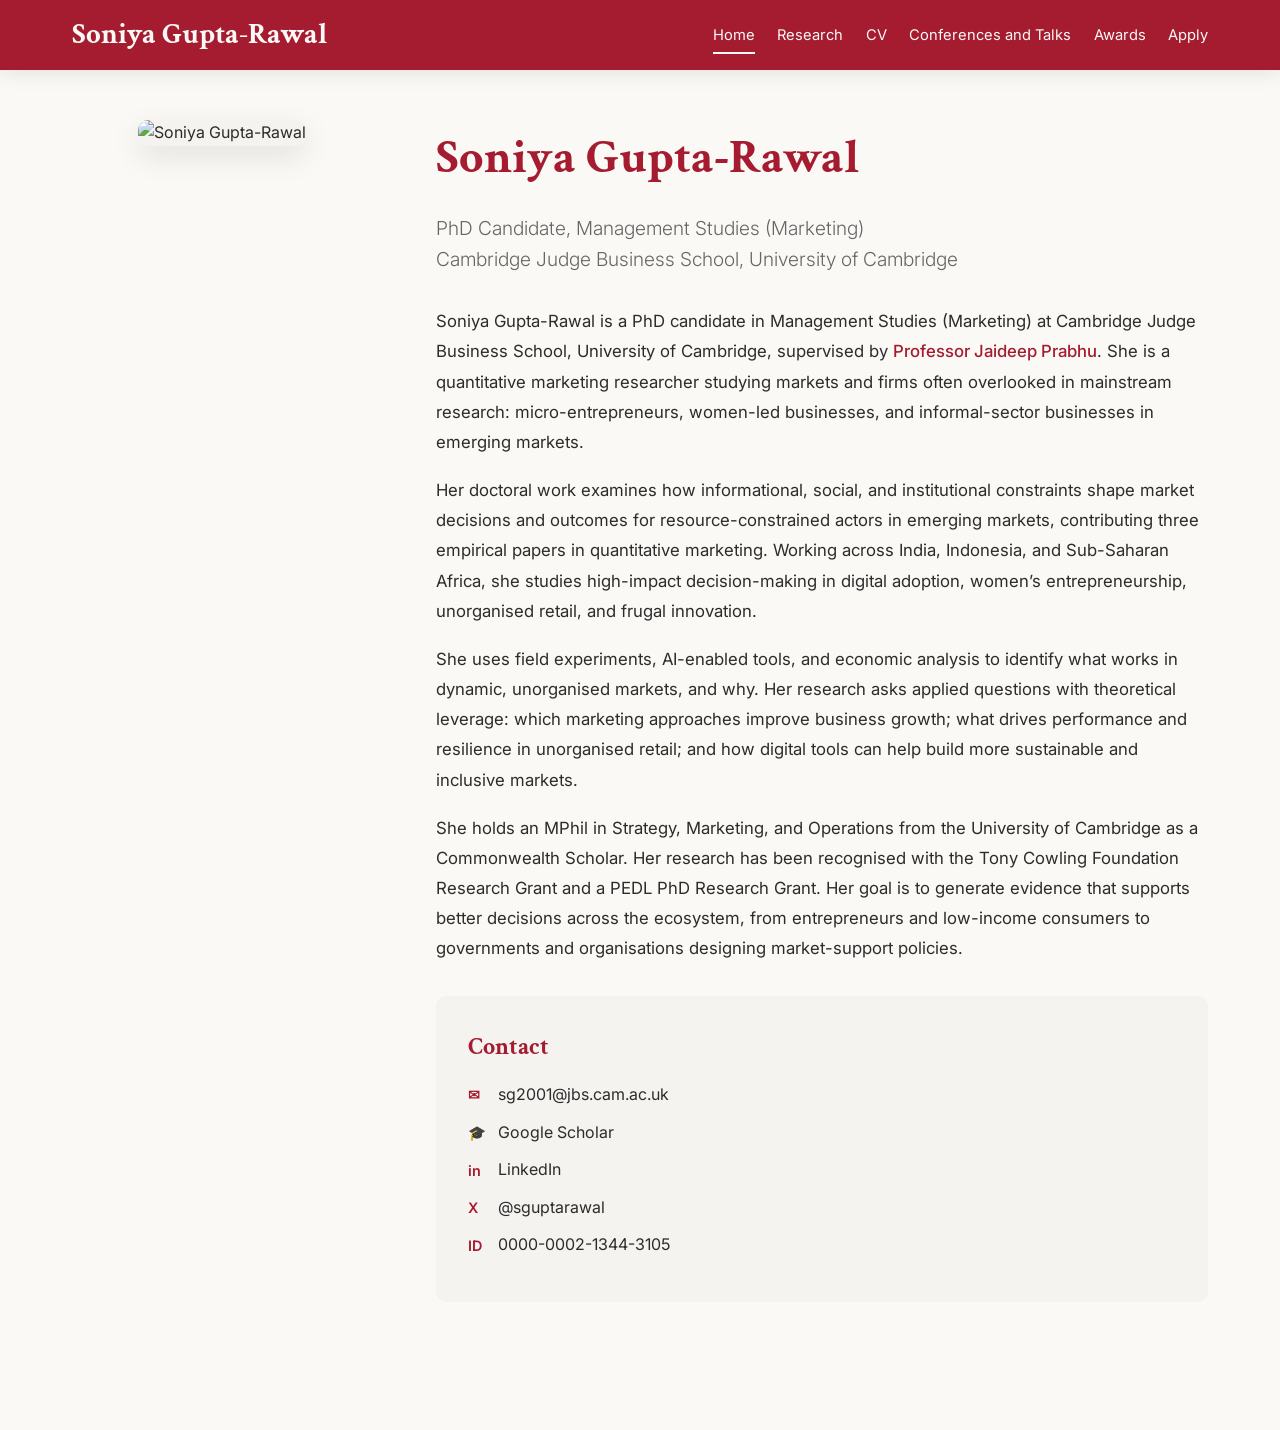
==== index.html @ d4fc7c6a "Add home page" ====
<!DOCTYPE html>
<html lang="en">
<head>
    <meta charset="UTF-8">
    <meta name="viewport" content="width=device-width, initial-scale=1.0">
    <meta name="description" content="Soniya Gupta-Rawal, PhD Candidate in Management Studies (Marketing) at Cambridge Judge Business School, University of Cambridge.">
    <title>Soniya Gupta-Rawal</title>
    <link href="https://fonts.googleapis.com/css2?family=Crimson+Text:wght@400;600;700&family=Inter:wght@300;400;500;600&display=swap" rel="stylesheet">
    <link rel="stylesheet" href="style.css">
</head>
<body>
    <div class="nav-container">
        <nav>
            <a href="index.html" class="logo">Soniya Gupta-Rawal</a>
            <button class="menu-toggle" type="button" onclick="toggleMenu()" aria-label="Toggle navigation" aria-expanded="false">
                <span></span>
                <span></span>
                <span></span>
            </button>
            <ul class="nav-links" id="navLinks">
                <li><a href="index.html" class="active">Home</a></li>
                <li><a href="research.html">Research</a></li>
                <li><a href="https://cdn.sanity.io/files/twgqgtz0/production/9c1b4bfbf535d083dfedb1e064c52aaf29885282.pdf" target="_blank" rel="noopener noreferrer">CV</a></li>
                <li><a href="talks.html">Conferences and Talks</a></li>
                <li><a href="awards.html">Awards</a></li>
                <li><a href="apply.html">Apply</a></li>
            </ul>
        </nav>
    </div>

    <main class="main-container">
        <div class="page-content">
            <section class="hero">
                <div class="profile-section">
                    <img src="https://raw.githubusercontent.com/soniya-gupta-rawal/soniyaguptawebsite/main/public/soniya.jpg" alt="Soniya Gupta-Rawal" class="profile-img">
                </div>
                <div class="content-section">
                    <h1>Soniya Gupta-Rawal</h1>
                    <p class="subtitle">PhD Candidate, Management Studies (Marketing)<br>Cambridge Judge Business School, University of Cambridge</p>

                    <div class="bio">
                        <p>Soniya Gupta-Rawal is a PhD candidate in Management Studies (Marketing) at Cambridge Judge Business School, University of Cambridge, supervised by <a href="https://www.jbs.cam.ac.uk/people/jaideep-prabhu/" target="_blank" rel="noopener noreferrer">Professor Jaideep Prabhu</a>. She is a quantitative marketing researcher studying markets and firms often overlooked in mainstream research: micro-entrepreneurs, women-led businesses, and informal-sector businesses in emerging markets.</p>

                        <p>Her doctoral work examines how informational, social, and institutional constraints shape market decisions and outcomes for resource-constrained actors in emerging markets, contributing three empirical papers in quantitative marketing. Working across India, Indonesia, and Sub-Saharan Africa, she studies high-impact decision-making in digital adoption, women&rsquo;s entrepreneurship, unorganised retail, and frugal innovation.</p>

                        <p>She uses field experiments, AI-enabled tools, and economic analysis to identify what works in dynamic, unorganised markets, and why. Her research asks applied questions with theoretical leverage: which marketing approaches improve business growth; what drives performance and resilience in unorganised retail; and how digital tools can help build more sustainable and inclusive markets.</p>

                        <p>She holds an MPhil in Strategy, Marketing, and Operations from the University of Cambridge as a Commonwealth Scholar. Her research has been recognised with the Tony Cowling Foundation Research Grant and a PEDL PhD Research Grant. Her goal is to generate evidence that supports better decisions across the ecosystem, from entrepreneurs and low-income consumers to governments and organisations designing market-support policies.</p>
                    </div>

                    <section class="contact-info" aria-labelledby="contact-title">
                        <h2 id="contact-title">Contact</h2>
                        <div class="contact-item">
                            <span aria-hidden="true">&#9993;</span>
                            <a href="mailto:sg2001@jbs.cam.ac.uk">sg2001@jbs.cam.ac.uk</a>
                        </div>
                        <div class="contact-item">
                            <span aria-hidden="true">&#127891;</span>
                            <a href="https://scholar.google.com/citations?user=2P1-focAAAAJ&amp;hl=en" target="_blank" rel="noopener noreferrer">Google Scholar</a>
                        </div>
                        <div class="contact-item">
                            <span aria-hidden="true">in</span>
                            <a href="https://www.linkedin.com/in/soniyagupta-rawal/" target="_blank" rel="noopener noreferrer">LinkedIn</a>
                        </div>
                        <div class="contact-item">
                            <span aria-hidden="true">X</span>
                            <a href="https://x.com/sguptarawal" target="_blank" rel="noopener noreferrer">@sguptarawal</a>
                        </div>
                        <div class="contact-item">
                            <span aria-hidden="true">ID</span>
                            <a href="https://orcid.org/0000-0002-1344-3105" target="_blank" rel="noopener noreferrer">0000-0002-1344-3105</a>
                        </div>
                    </section>
                </div>
            </section>
        </div>
    </main>

    <script src="script.js"></script>
</body>
</html>
---- style.css ----
:root {
    --cambridge-crimson: #a51c30;
    --dark-crimson: #8b1826;
    --light-crimson: #c41e3a;
    --off-white: #faf9f6;
    --warm-gray: #f5f3f0;
    --text-dark: #2c2c2c;
    --text-light: #666666;
}

* {
    margin: 0;
    padding: 0;
    box-sizing: border-box;
}

body {
    font-family: 'Inter', sans-serif;
    background-color: var(--off-white);
    color: var(--text-dark);
    line-height: 1.6;
    overflow-x: hidden;
    -webkit-text-size-adjust: 100%;
    text-size-adjust: 100%;
}

.nav-container {
    background-color: var(--cambridge-crimson);
    position: fixed;
    width: 100%;
    top: 0;
    z-index: 1000;
    box-shadow: 0 2px 20px rgba(0, 0, 0, 0.1);
}

nav {
    max-width: 1200px;
    margin: 0 auto;
    padding: 0 2rem;
    display: flex;
    justify-content: space-between;
    align-items: center;
    min-height: 70px;
    gap: 1rem;
}

.logo {
    font-family: 'Crimson Text', serif;
    font-size: 1.8rem;
    font-weight: 700;
    color: var(--off-white);
    text-decoration: none;
    transition: opacity 0.3s ease;
    white-space: nowrap;
}

.logo:hover {
    opacity: 0.8;
}

.nav-links {
    display: flex;
    list-style: none;
    gap: 1.4rem;
    align-items: center;
}

.nav-links a {
    color: var(--off-white);
    text-decoration: none;
    font-weight: 400;
    font-size: 0.92rem;
    position: relative;
    padding: 0.5rem 0;
    transition: all 0.3s ease;
    white-space: nowrap;
}

.nav-links a::after {
    content: '';
    position: absolute;
    bottom: -2px;
    left: 0;
    width: 0;
    height: 2px;
    background-color: var(--off-white);
    transition: width 0.3s ease;
}

.nav-links a:hover::after,
.nav-links a.active::after {
    width: 100%;
}

.menu-toggle {
    display: none;
    flex-direction: column;
    cursor: pointer;
    background: transparent;
    border: 0;
    padding: 0.3rem;
}

.menu-toggle span {
    width: 25px;
    height: 3px;
    background-color: var(--off-white);
    margin: 3px 0;
    transition: 0.3s;
}

.main-container {
    max-width: 1200px;
    margin: 0 auto;
    padding: 120px 2rem 4rem;
    min-height: 100vh;
}

.page-content {
    animation: fadeIn 0.5s ease-in;
}

.hero {
    display: grid;
    grid-template-columns: 300px 1fr;
    gap: 4rem;
    margin-bottom: 4rem;
    align-items: start;
}

.profile-section {
    text-align: center;
}

.profile-img {
    width: 100%;
    aspect-ratio: 3 / 4;
    object-fit: cover;
    border-radius: 10px;
    box-shadow: 0 10px 30px rgba(0, 0, 0, 0.1);
    transition: transform 0.3s ease;
    background-color: var(--warm-gray);
}

.profile-img:hover {
    transform: translateY(-5px);
}

.content-section h1 {
    font-family: 'Crimson Text', serif;
    font-size: 3rem;
    color: var(--cambridge-crimson);
    margin-bottom: 1rem;
    font-weight: 700;
}

.subtitle {
    font-size: 1.2rem;
    color: var(--text-light);
    margin-bottom: 2rem;
    font-weight: 300;
}

.bio {
    font-size: 1.05rem;
    line-height: 1.8;
    color: var(--text-dark);
    margin-bottom: 2rem;
}

.bio p {
    margin-bottom: 1.1rem;
}

.bio a,
.paper-abstract a,
.talks-list a {
    color: var(--cambridge-crimson);
    text-decoration: none;
    font-weight: 500;
    border-bottom: 1px solid transparent;
    transition: border-color 0.3s ease;
}

.bio a:hover,
.paper-abstract a:hover,
.talks-list a:hover {
    border-bottom-color: var(--cambridge-crimson);
}

.contact-info {
    background-color: var(--warm-gray);
    padding: 2rem;
    border-radius: 10px;
    margin-top: 2rem;
}

.contact-info h2 {
    font-family: 'Crimson Text', serif;
    color: var(--cambridge-crimson);
    margin-bottom: 1rem;
    font-size: 1.5rem;
}

.contact-item {
    display: flex;
    align-items: center;
    margin-bottom: 0.75rem;
    gap: 0.5rem;
}

.contact-item span {
    min-width: 1.35rem;
    color: var(--cambridge-crimson);
    font-size: 0.9rem;
    font-weight: 600;
}

.contact-item a {
    color: var(--text-dark);
    text-decoration: none;
    transition: color 0.3s ease;
}

.contact-item a:hover {
    color: var(--cambridge-crimson);
}

.research-section {
    margin-top: 4rem;
}

.section-title {
    font-family: 'Crimson Text', serif;
    font-size: 2.5rem;
    color: var(--cambridge-crimson);
    margin: 0 0 2rem;
    position: relative;
    padding-bottom: 1rem;
}

.section-title:not(:first-child) {
    margin-top: 4rem;
}

.section-title::after {
    content: '';
    position: absolute;
    bottom: 0;
    left: 0;
    width: 60px;
    height: 3px;
    background-color: var(--cambridge-crimson);
}

.paper-item {
    background-color: white;
    padding: 2rem;
    margin-bottom: 2rem;
    border-radius: 10px;
    box-shadow: 0 5px 20px rgba(0, 0, 0, 0.05);
    transition: all 0.3s ease;
}

.paper-item:hover {
    transform: translateY(-3px);
    box-shadow: 0 8px 30px rgba(0, 0, 0, 0.1);
}

.paper-title,
.in-progress-title {
    font-family: 'Crimson Text', serif;
    font-size: 1.4rem;
    color: var(--cambridge-crimson);
    font-weight: 600;
}

.paper-title {
    margin-bottom: 1rem;
}

.paper-meta {
    color: var(--text-light);
    font-size: 0.9rem;
    margin-bottom: 1rem;
}

.paper-abstract {
    color: var(--text-dark);
    line-height: 1.8;
    margin-bottom: 0.9rem;
}

.paper-links {
    display: flex;
    gap: 1rem;
    margin-top: 1rem;
}

.paper-links a {
    color: var(--cambridge-crimson);
    text-decoration: none;
    font-size: 0.9rem;
    font-weight: 600;
}

.paper-links a:hover {
    text-decoration: underline;
}

.abstract-toggle {
    background-color: var(--cambridge-crimson);
    color: var(--off-white);
    border: none;
    padding: 0.5rem 1rem;
    border-radius: 5px;
    font-size: 0.9rem;
    font-weight: 500;
    cursor: pointer;
    transition: all 0.3s ease;
    margin-bottom: 1rem;
}

.abstract-toggle:hover {
    background-color: var(--dark-crimson);
    transform: translateY(-1px);
}

.abstract-content {
    display: none;
    animation: fadeIn 0.3s ease-in;
}

.abstract-content.show {
    display: block;
}

.in-progress-list {
    padding: 1.4rem 1.6rem;
}

.in-progress-item {
    margin-bottom: 0.9rem;
}

.in-progress-item:last-child {
    margin-bottom: 0;
}

.in-progress-title {
    margin: 0;
}

.coauthors {
    display: block;
    font-size: 0.9rem;
    font-weight: 400;
    color: var(--text-light);
    margin-top: 0.15rem;
}

.talks-list,
.discussions-list {
    background-color: white;
    padding: 2rem;
    border-radius: 10px;
    box-shadow: 0 5px 20px rgba(0, 0, 0, 0.05);
    margin-bottom: 2rem;
}

.year-section {
    margin-bottom: 2rem;
}

.year-section:last-child {
    margin-bottom: 0;
}

.year-title {
    font-family: 'Crimson Text', serif;
    font-size: 1.8rem;
    color: var(--cambridge-crimson);
    margin-bottom: 1rem;
    font-weight: 600;
}

.talk-item {
    margin-bottom: 0.75rem;
    padding-left: 1.5rem;
    position: relative;
}

.talk-item::before {
    content: '*';
    position: absolute;
    left: 0;
    color: var(--cambridge-crimson);
}

.application-grid {
    display: grid;
    grid-template-columns: 1fr 320px;
    gap: 2rem;
    align-items: start;
}

.details-card {
    background-color: var(--cambridge-crimson);
    color: var(--off-white);
    padding: 2rem;
    border-radius: 10px;
}

.details-card h2 {
    font-family: 'Crimson Text', serif;
    font-size: 1.8rem;
    margin-bottom: 1rem;
}

.details-card p {
    margin-bottom: 1rem;
    color: rgba(250, 249, 246, 0.86);
}

.button-link {
    display: block;
    width: 100%;
    text-align: center;
    background-color: var(--off-white);
    color: var(--cambridge-crimson);
    padding: 0.75rem 1rem;
    border-radius: 5px;
    text-decoration: none;
    font-weight: 600;
    margin-top: 1rem;
    transition: transform 0.3s ease, opacity 0.3s ease;
}

.button-link.secondary {
    background-color: transparent;
    color: var(--off-white);
    border: 1px solid rgba(250, 249, 246, 0.4);
}

.button-link:hover {
    transform: translateY(-2px);
    opacity: 0.88;
}

@keyframes fadeIn {
    from {
        opacity: 0;
        transform: translateY(20px);
    }
    to {
        opacity: 1;
        transform: translateY(0);
    }
}

@media (max-width: 960px) {
    .nav-links {
        gap: 1rem;
    }

    .nav-links a {
        font-size: 0.84rem;
    }
}

@media (max-width: 768px) {
    .nav-container {
        box-shadow: 0 2px 10px rgba(0, 0, 0, 0.1);
    }

    nav {
        padding: 0 1rem;
        min-height: 60px;
    }

    .logo {
        font-size: 1.45rem;
        white-space: normal;
        line-height: 1.05;
    }

    .nav-links {
        position: fixed;
        left: -100%;
        top: 60px;
        flex-direction: column;
        background-color: var(--dark-crimson);
        width: 100%;
        text-align: center;
        transition: 0.3s;
        padding: 2rem 0;
        box-shadow: 0 10px 20px rgba(0, 0, 0, 0.2);
    }

    .nav-links a {
        font-size: 1.1rem;
        padding: 1rem 0;
    }

    .nav-links.active {
        left: 0;
    }

    .menu-toggle {
        display: flex;
    }

    .main-container {
        padding: 80px 1.5rem 2rem;
    }

    .hero {
        grid-template-columns: 1fr;
        gap: 2rem;
        text-align: center;
    }

    .profile-section {
        max-width: 250px;
        margin: 0 auto;
    }

    .content-section h1 {
        font-size: 2rem;
        margin-bottom: 0.5rem;
    }

    .subtitle {
        font-size: 0.95rem;
        margin-bottom: 1.5rem;
    }

    .bio {
        font-size: 0.9rem;
        text-align: center;
    }

    .contact-info {
        padding: 1.5rem;
        margin-top: 1.5rem;
        text-align: center;
    }

    .contact-info h2 {
        font-size: 1.2rem;
        margin-bottom: 0.75rem;
    }

    .contact-item {
        font-size: 0.9rem;
        justify-content: center;
    }

    .section-title {
        font-size: 1.8rem;
        margin-bottom: 1.5rem;
    }

    .paper-item {
        padding: 1.5rem;
        margin-bottom: 1.5rem;
    }

    .paper-title,
    .in-progress-title {
        font-size: 1.1rem;
    }

    .paper-meta {
        font-size: 0.8rem;
    }

    .paper-abstract {
        font-size: 0.9rem;
    }

    .talks-list {
        padding: 1.5rem;
    }

    .year-title {
        font-size: 1.4rem;
    }

    .talk-item {
        font-size: 0.9rem;
        margin-bottom: 1rem;
        line-height: 1.6;
    }

    .application-grid {
        grid-template-columns: 1fr;
    }
}

@media (max-width: 375px) {
    .content-section h1 {
        font-size: 1.8rem;
    }

    .subtitle,
    .bio,
    .paper-abstract {
        font-size: 0.9rem;
    }
}
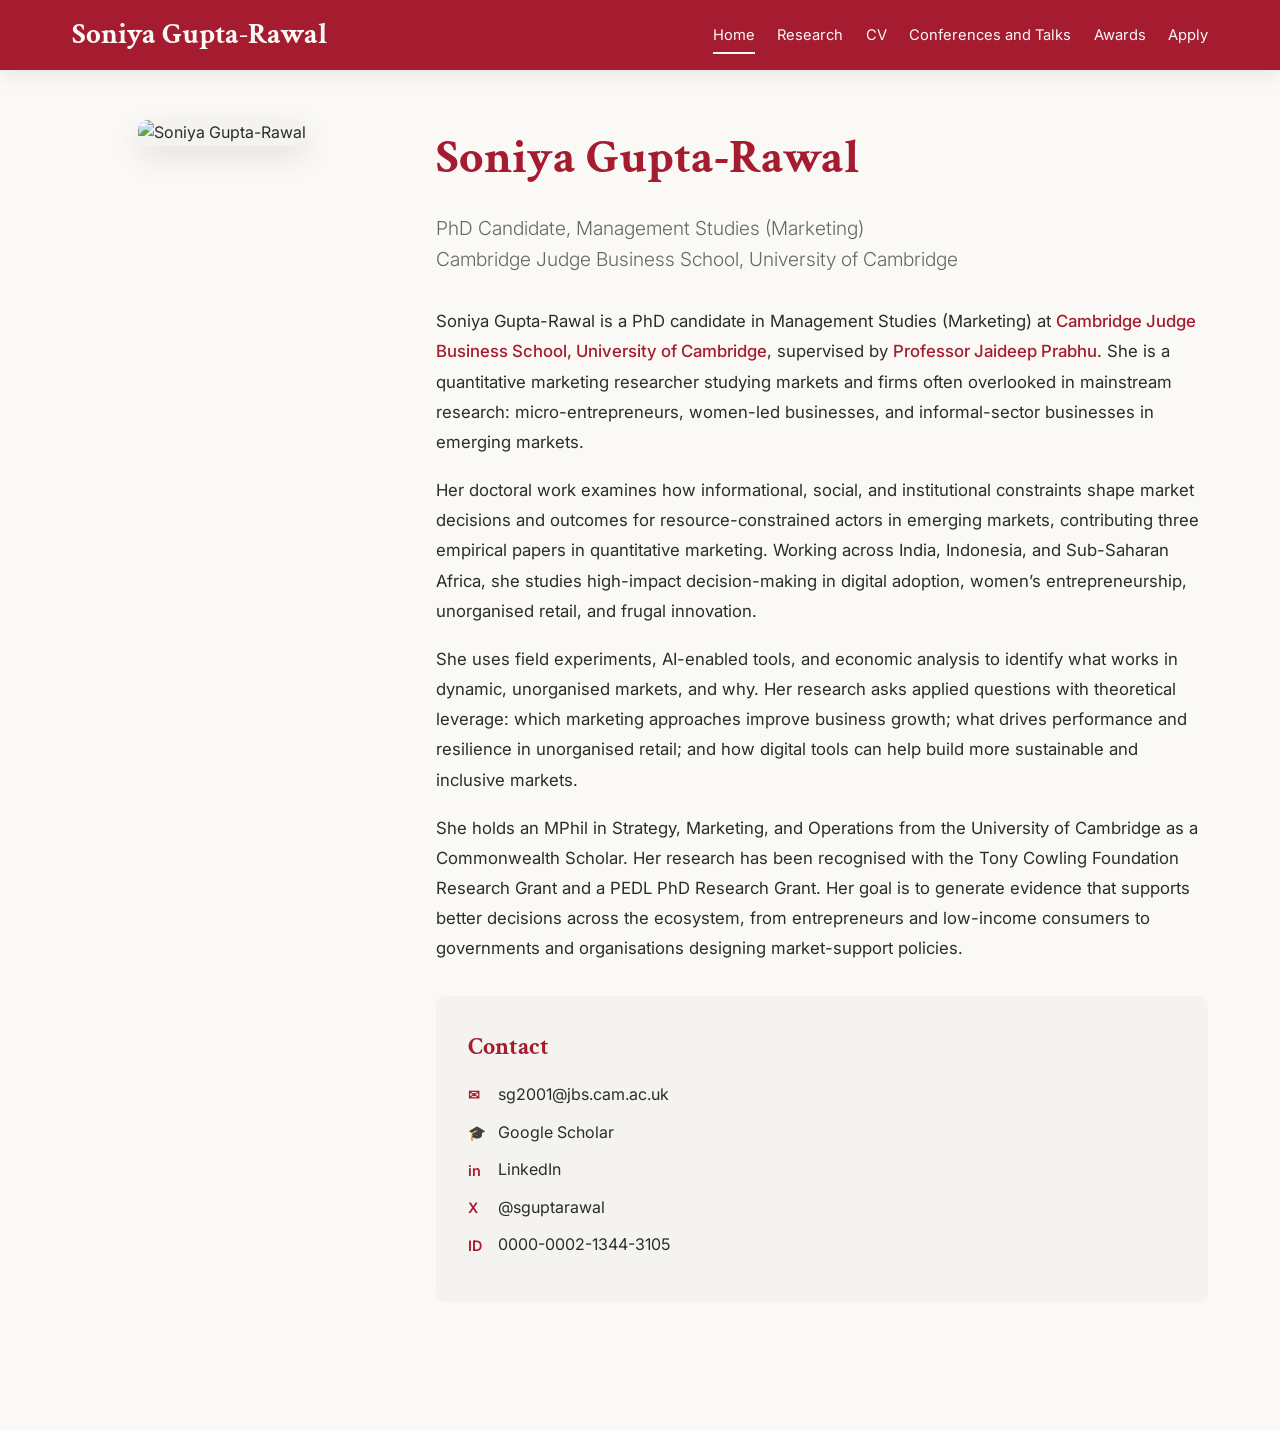
==== commit 7e28cd7c: "Update index.html" ====
--- a/index.html
+++ b/index.html
@@ -39,7 +39,7 @@
                     <p class="subtitle">PhD Candidate, Management Studies (Marketing)<br>Cambridge Judge Business School, University of Cambridge</p>
 
                     <div class="bio">
-                        <p>Soniya Gupta-Rawal is a PhD candidate in Management Studies (Marketing) at Cambridge Judge Business School, University of Cambridge, supervised by <a href="https://www.jbs.cam.ac.uk/people/jaideep-prabhu/" target="_blank" rel="noopener noreferrer">Professor Jaideep Prabhu</a>. She is a quantitative marketing researcher studying markets and firms often overlooked in mainstream research: micro-entrepreneurs, women-led businesses, and informal-sector businesses in emerging markets.</p>
+                        <p>Soniya Gupta-Rawal is a PhD candidate in Management Studies (Marketing) at <a href="https://www.jbs.cam.ac.uk/people/soniya-gupta-rawal/" target="_blank" rel="noopener noreferrer"> Cambridge Judge Business School, University of Cambridge</a>, supervised by <a href="https://www.jbs.cam.ac.uk/people/jaideep-prabhu/" target="_blank" rel="noopener noreferrer">Professor Jaideep Prabhu</a>. She is a quantitative marketing researcher studying markets and firms often overlooked in mainstream research: micro-entrepreneurs, women-led businesses, and informal-sector businesses in emerging markets.</p>
 
                         <p>Her doctoral work examines how informational, social, and institutional constraints shape market decisions and outcomes for resource-constrained actors in emerging markets, contributing three empirical papers in quantitative marketing. Working across India, Indonesia, and Sub-Saharan Africa, she studies high-impact decision-making in digital adoption, women&rsquo;s entrepreneurship, unorganised retail, and frugal innovation.</p>
 
